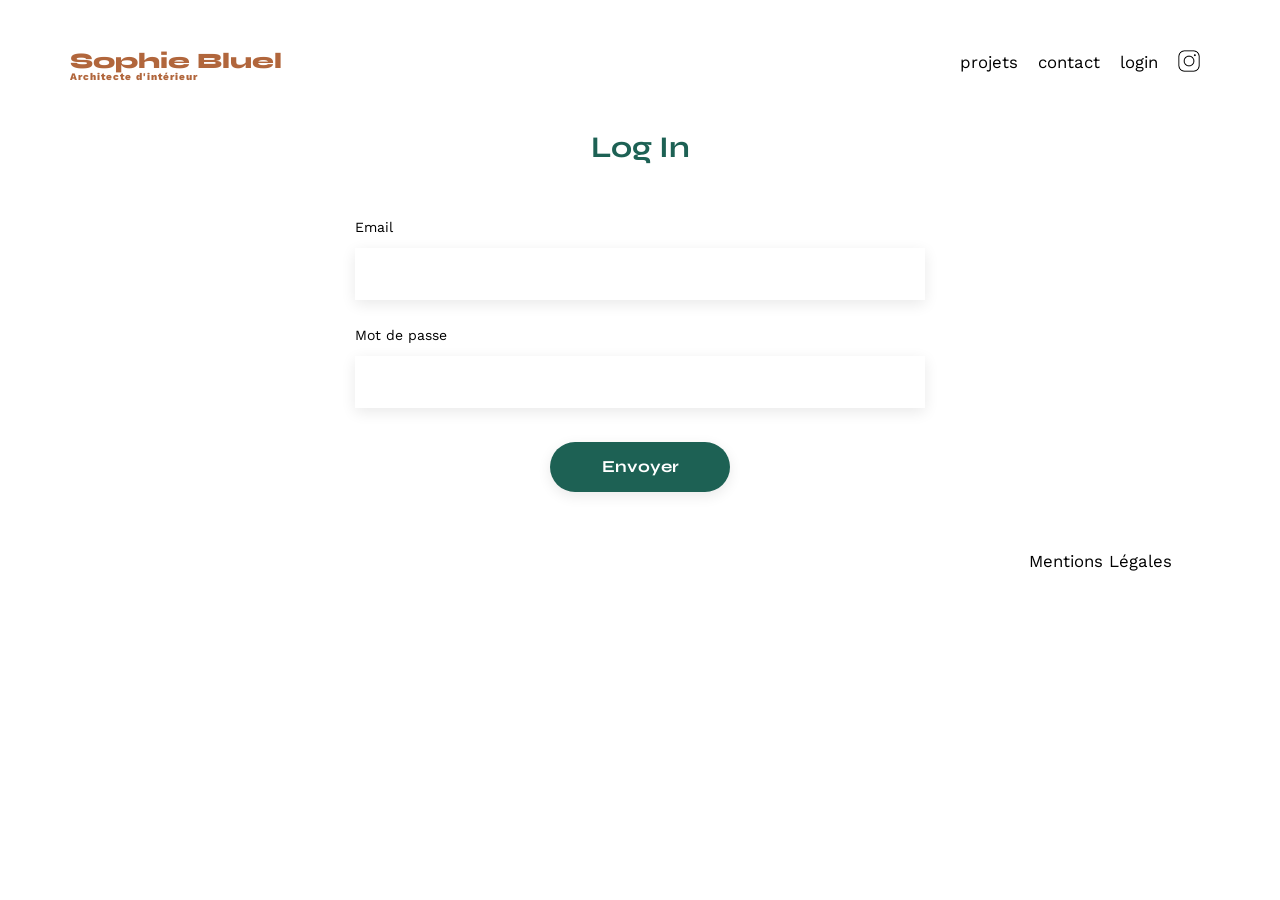
==== FrontEnd/login.html @ 04815d75 "création Page + JS login" ====
<!DOCTYPE html>
<html lang="fr">
<head>
	<meta charset="UTF-8">
	<title>Sophie Bluel - Architecte d'intérieur</title>
	<meta name="viewport" content="width=device-width, initial-scale=1.0">
	<link rel="preconnect" href="https://fonts.googleapis.com">
	<link rel="preconnect" href="https://fonts.gstatic.com" crossorigin>
	<link href="https://fonts.googleapis.com/css2?family=Syne:wght@700;800&family=Work+Sans&display=swap" rel="stylesheet">
	<meta name="description" content="">
	<link rel="stylesheet" href="./assets/style.css">
</head>
<body>
<header>
	<a href="./index.html"><h1>Sophie Bluel <span>Architecte d'intérieur</span></h1></a>
	<nav>
		<ul>
			<li><a href="./index.html#portfolio">projets</a></li>
			<li><a href="./index.html#contact">contact</a></li>
			<li id="linkLogin"><a href="./login.html">login</a></li>
			<li><img src="./assets/icons/instagram.png" alt="Instagram" href="https://www.instagram.com/"></li>
		</ul>
	</nav>
</header>
<main>
	<section id="login">		
		<h2>Log In</h2>
			<form action="#" method="post">				
				<label for="email">Email</label>
				<input type="email" name="email" id="email" required>
				<label for="password">Mot de passe</label>
				<input type="password" name="password" id="password" required>
				<input type="submit" value="Envoyer">
			</form>		
	</section>	
</main>
<footer>
	<nav>
		<ul>
			<li>Mentions Légales</li>
		</ul>
	</nav>
</footer>
<script type="module" src="./assets/JS/login.js"></script>
</body>
</html>
---- FrontEnd/assets/style.css ----
/* http://meyerweb.com/eric/tools/css/reset/
   v2.0 | 20110126
   License: none (public domain)
*/

html, body, div, span, applet, object, iframe,
h1, h2, h3, h4, h5, h6, p, blockquote, pre,
a, abbr, acronym, address, big, cite, code,
del, dfn, em, img, ins, kbd, q, s, samp,
small, strike, strong, sub, sup, tt, var,
b, u, i, center,
dl, dt, dd, ol, ul, li,
fieldset, form, label, legend,
table, caption, tbody, tfoot, thead, tr, th, td,
article, aside, canvas, details, embed,
figure, figcaption, footer, header, hgroup,
menu, nav, output, ruby, section, summary,
time, mark, audio, video {
	margin: 0;
	padding: 0;
	border: 0;
	font-size: 100%;
	font: inherit;
	vertical-align: baseline;
}
/* HTML5 display-role reset for older browsers */
article, aside, details, figcaption, figure,
footer, header, hgroup, menu, nav, section {
	display: block;
}
body {
	line-height: 1;
}
ol, ul {
	list-style: none;
}
blockquote, q {
	quotes: none;
}
blockquote:before, blockquote:after,
q:before, q:after {
	content: '';
	content: none;
}
table {
	border-collapse: collapse;
	border-spacing: 0;
}
a {
	color: inherit;
	text-decoration: inherit ;
}


/** end reset css**/
body {
	max-width: 1140px;
	margin:auto;
	font-family: 'Work Sans' ;
	font-size: 14px;
}
header {
	display: flex;
	justify-content: space-between;
	margin: 50px 0
}
section {
	margin: 50px 0
}



h1{
	display: flex;
	flex-direction: column;
	font-family: 'Syne';
	font-size: 22px;
	font-weight: 800;
	color: #B1663C
}

h1 > span {
	font-family: 'Work Sans';
	font-size:10px;
	letter-spacing: 0.1em;
;
}

h2{
	font-family: 'Syne';
	font-weight: 700;
	font-size: 30px;
	color: #1D6154
}
nav ul {
	display: flex;
	align-items: center;
	list-style-type: none;

}
nav li {
	padding: 0 10px;
	font-size: 1.2em;
}

nav img {
	height: 22px;
	width: 22px;
}

li:hover {
	color: #B1663C;
}

#introduction {
	display: flex;
	align-items: center;
}
#introduction figure {
	flex: 1
}
#introduction img {
	display: block;
	margin: auto;
	width: 80%;
}

#introduction article {
	flex: 1
}
#introduction h2 {
	margin-bottom: 1em;
}

#introduction p {
	margin-bottom: 0.5em;
}
#portfolio h2 {
	text-align: center;	
}

#portfolio .filter {
display: flex;
flex-direction: row;
justify-content: center;
align-items: center;
margin-top: 60px;
margin-bottom: 50px;
gap:10px;
}

#portfolio button {	
	font-family: 'Syne';
	font-weight: 700;
	color: #1D6154;
	background-color: white;	
	padding: 0.6em 1em;
	border: solid 1px #1D6154;	
	border-radius: 60px;
	text-align: center;	
}

#portfolio button:hover, button:active {
	color: white;
	background-color: #1D6154;	
}

.gallery {
	width: 100%;
	display: grid;
	grid-template-columns: 1fr 1fr 1fr;
	grid-column-gap: 20px;
	grid-row-gap: 20px;
}

.gallery img {
	width: 100%;

}

:is(#contact, #login) {
	width: 50%;
	margin: auto;
}
:is(#contact, #login) > * {
	text-align: center;

}
:is(#contact, #login) h2{
	margin-bottom: 20px;
}
:is(#contact, #login) form {
	text-align: left;
	margin-top:30px;
	display: flex;
	flex-direction: column;
}

:is(#contact, #login) input {
	height: 50px;
	font-size: 1.2em;
	border: none;
	box-shadow: 0px 4px 14px rgba(0, 0, 0, 0.09);
}
:is(#contact, #login) label {
	margin: 2em 0 1em 0;
}
#contact textarea {
	border: none;
	box-shadow: 0px 4px 14px rgba(0, 0, 0, 0.09);
}

input[type="submit"]{
	font-family: 'Syne';
	font-weight: 700;
	color: white;
	background-color: #1D6154;
	margin : 2em auto ;
	width: 180px;
	text-align: center;
	border-radius: 60px ;
}

footer nav ul {
	display: flex;
	justify-content: flex-end;
	margin: 2em
}
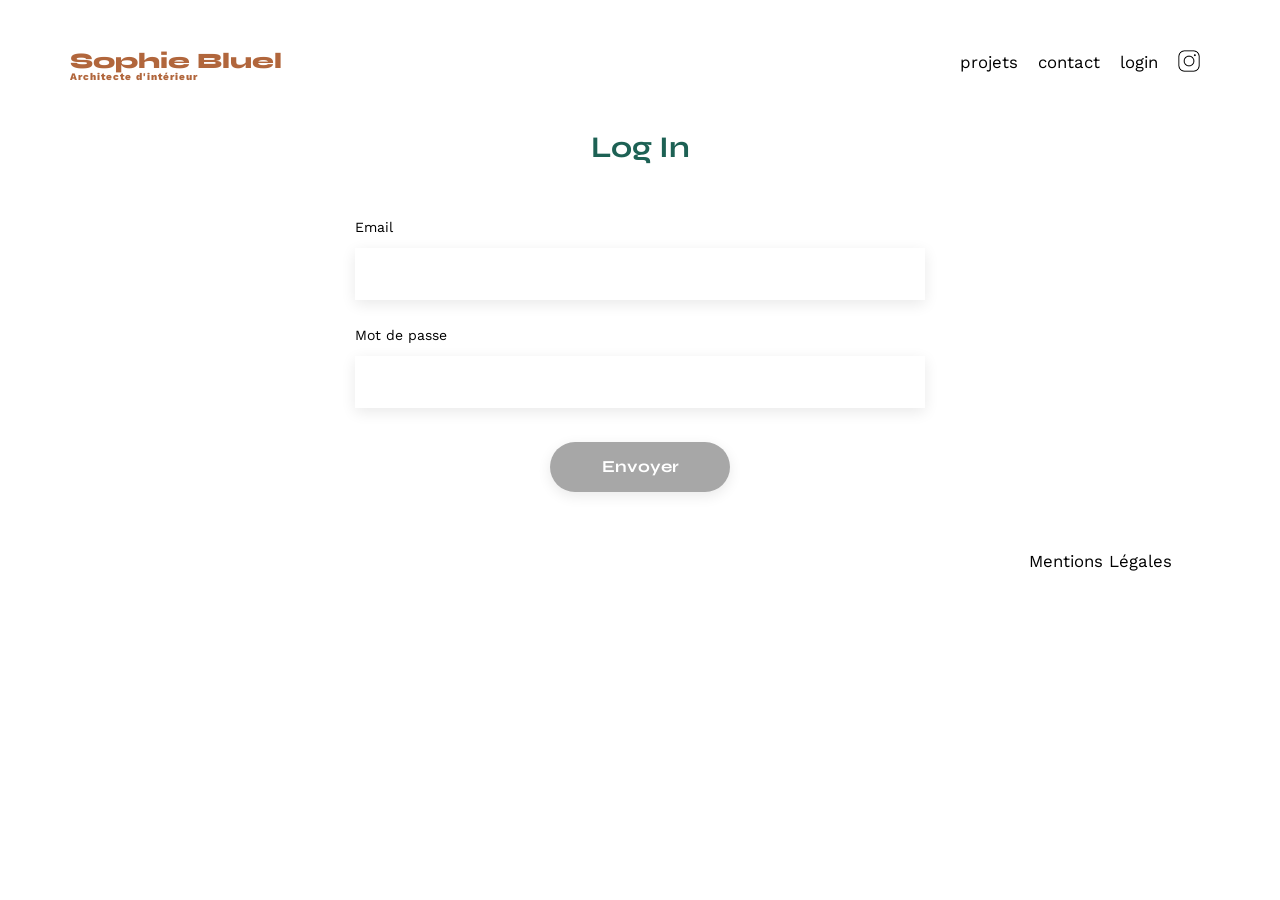
==== commit 9316a18e: "addwork, verif formulaire, css bouton" ====
--- a/FrontEnd/login.html
+++ b/FrontEnd/login.html
@@ -25,12 +25,13 @@
 <main>
 	<section id="login">		
 		<h2>Log In</h2>
-			<form action="#" method="post">				
-				<label for="email">Email</label>
-				<input type="email" name="email" id="email" required>
+			<form id="loginForm">							
+				<label for="email">Email<span id="spanEmail"></span></label>
+				<input type="email" name="email" id="email" autocomplete="email">
 				<label for="password">Mot de passe</label>
-				<input type="password" name="password" id="password" required>
-				<input type="submit" value="Envoyer">
+				<input type="password" name="password" id="password" autocomplete="current-password">
+				<p id="pValid"></p>
+				<input id="submit" type="submit" value="Envoyer">
 			</form>		
 	</section>	
 </main>
--- a/FrontEnd/assets/style.css
+++ b/FrontEnd/assets/style.css
@@ -101,6 +101,7 @@
 nav li {
 	padding: 0 10px;
 	font-size: 1.2em;
+	cursor: pointer;
 }
 
 nav img {
@@ -135,8 +136,237 @@
 #introduction p {
 	margin-bottom: 0.5em;
 }
-#portfolio h2 {
+#portfolio .title {
+	display: flex;
+	justify-content: center;
+	align-items: center;	
+	gap:20px;
+	margin-bottom: 60px;
+	
+}
+#portfolio .fa-style {
+	margin: 10px;
+}
+
+#portfolio .open-modal {
+	cursor: pointer;
+}
+
+#portfolio .modal-container {
+	display: none;
+	position: fixed;
+	top: 0;
+	left: 0;
+	height: 100vw;
+	width: 100vw;	
+}
+
+#portfolio .modal-container.active {
+	display: block;
+}
+
+#portfolio .overlay {
+	position: absolute;
+	width: 100%;
+	height: 100%;
+	background-color: rgba(0, 0, 0, 0.1);
+}
+
+#portfolio .modal {
+	width: 95%;
+	min-width: 300px;
+	max-width: 630px;
+	background: white;
+	border-radius: 10px;
+	position: absolute;
+	top:  25%;
+	left: 50%;
+	transform: translate(-50%, -50%);
+	display: flex;
+	flex-direction: column;
+	align-items: center;
+	justify-content: space-between;
+	gap:40px;
+	padding: 5% 0%;	
+	
+}
+
+#portfolio .close-modal {
+	position: absolute;
+	top: 25px;
+	right: 30px;
+	cursor: pointer;	
+}
+
+#portfolio .navLeftMod {
+	position: absolute;
+	top: 25px;
+	left: 30px;
+	cursor: pointer;
+}
+
+#portfolio h3 {
+	color: #000;
+	text-align: center;
+	font-family: "Work Sans";
+	font-size: 26px;
+	font-style: normal;
+	font-weight: 400;
+	line-height: normal;
+}
+
+#portfolio .gridImgModal {
+	width: 70%;
+	display: grid;
+	grid-template-columns: 1fr 1fr 1fr 1fr 1fr;
+	row-gap: 20px;
+	column-gap: 6px;	
+	border-bottom: 1px solid #B3B3B3;
+	padding-bottom: 5%;
+}
+#portfolio .imgBoxMod {
+	position: relative;
+	height: 104px;
+	width: 78px;
+}
+
+#portfolio .imgBoxMod img {
+	position: relative;
+	height: 100%;
+	width: 100%;
+}
+
+#portfolio .imgBoxMod .trash {
+	position: absolute;
+	top: 5px;
+	right: 5px;
+	padding: 10px 5px 10px 4px;
+	color:white;
+	background: #000;
+	cursor: pointer;
+}
+
+#portfolio .btnModal {
+	width: 40%;
+	font-family: 'Syne';
+	font-weight: 700;
+	color: white;
+	background-color: #1D6154;	
+	padding: 0.6em 1em;
+	border: solid 1px #1D6154;	
+	border-radius: 60px;
 	text-align: center;	
+	cursor: pointer;
+}
+
+#portfolio .formModal {
+	width: 70%;
+	display: flex;
+	flex-direction: column;
+	justify-content: space-between;	
+	align-items: left;
+	gap: 10px;
+	border-bottom: 1px solid #B3B3B3;
+	padding-bottom: 5%;
+}
+
+#portfolio .boxUpload {
+	width: 100%;	
+	background: #E8F1F6;
+	display: flex;
+	flex-direction: column;
+	justify-content: center;
+	align-items: center;
+	gap:10px;
+}
+
+#imgPreviewContainer {
+ display: none;
+}
+
+#imagePreview {
+	width: 129px;
+	height: 193px;
+}
+
+
+#portfolio .boxUpload .imgUpload {
+	margin-top: 20px;
+	color: #CBD6DC;
+	background: #E8F1F6;
+
+}
+#portfolio .boxUpload .labelUpload {
+	background: #CBD6DC;
+	color: #306685;
+	text-align: center;
+	font-family: "Work Sans";
+	font-size: 14px;
+	font-style: normal;
+	font-weight: 500;
+	line-height: normal;
+	padding: 0.5em 2em;
+	border: solid 1px #CBD6DC;	
+	border-radius: 60px;
+	text-align: center;	
+	cursor: pointer;
+}
+
+#portfolio .boxUpload p {
+	color: #444;
+	text-align: center;
+	font-family: "Work Sans";
+	font-size: 10px;
+	font-style: normal;
+	font-weight: 400;
+	line-height: normal;
+	margin-bottom: 20px;
+}
+#portfolio .boxUpload input[type=file] {
+ 	display: none;
+}
+
+#portfolio .formModal label {
+	color: #3D3D3D;
+	font-family: "Work Sans";
+	font-size: 14px;
+	font-style: normal;
+	font-weight: 500;
+	line-height: normal;			
+}
+
+#portfolio .formModal input, select {
+	width: 100%;
+	height: 50px;
+	border: none;
+	box-shadow: 0px 4px 14px rgba(0, 0, 0, 0.09);
+	color: #444;
+	font-family: "Work Sans";
+	font-size: 14px;
+	font-style: normal;
+	font-weight: 400;
+	line-height: normal;
+}
+
+
+
+#portfolio .btnModal2 {
+	width: 40%;
+	font-family: 'Syne';
+	font-weight: 700;
+	color: white;
+	background-color: #A7A7A7;	
+	padding: 0.6em 1em;
+	border: solid 1px #A7A7A7;	
+	border-radius: 60px;
+	text-align: center;	
+
+}
+
+#portfolio .btnModal2.active {
+	background-color: #1D6154;		
+	border: solid 1px #1D6154;	
+	cursor: pointer;
 }
 
 #portfolio .filter {
@@ -144,12 +374,11 @@
 flex-direction: row;
 justify-content: center;
 align-items: center;
-margin-top: 60px;
 margin-bottom: 50px;
 gap:10px;
 }
 
-#portfolio button {	
+#portfolio .btn-filter {	
 	font-family: 'Syne';
 	font-weight: 700;
 	color: #1D6154;
@@ -160,7 +389,12 @@
 	text-align: center;	
 }
 
-#portfolio button:hover, button:active {
+#portfolio .btn-filter:hover {
+	color: white;
+	background-color: #1D6154;	
+}
+
+#portfolio .btn-filter.btn-active {
 	color: white;
 	background-color: #1D6154;	
 }
@@ -221,6 +455,19 @@
 	border-radius: 60px ;
 }
 
+#login input[type="submit"] {
+	background-color: #A7A7A7;
+	
+}
+#login input[type="submit"].active {
+	background-color: #1D6154;
+	cursor: pointer;
+	
+}
+:is(#spanEmail, #pValid) {
+	color: #B1663C;
+}
+
 footer nav ul {
 	display: flex;
 	justify-content: flex-end;
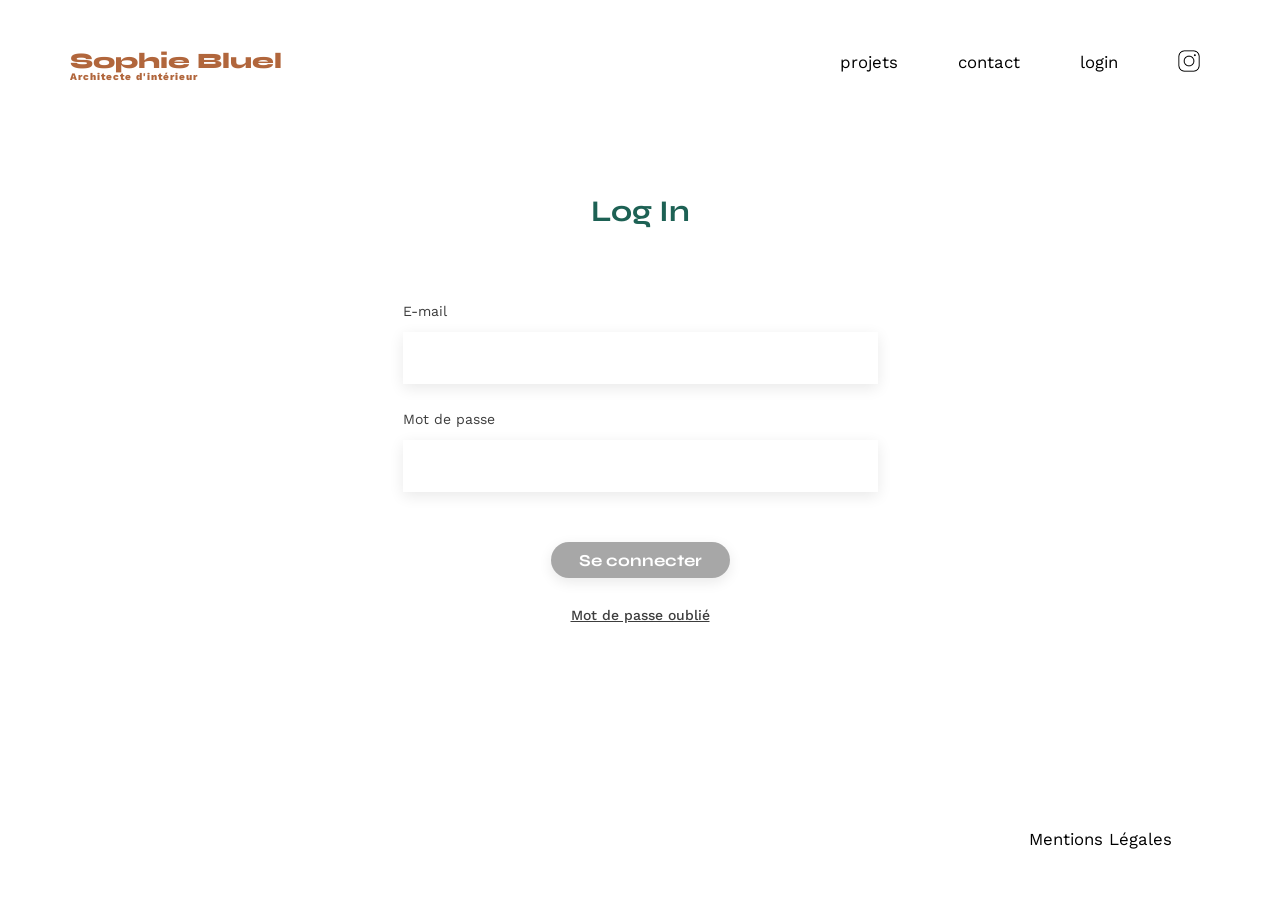
==== commit 539c5426: "message login + css" ====
--- a/FrontEnd/login.html
+++ b/FrontEnd/login.html
@@ -26,13 +26,14 @@
 	<section id="login">		
 		<h2>Log In</h2>
 			<form id="loginForm">							
-				<label for="email">Email<span id="spanEmail"></span></label>
+				<label for="email">E-mail<span id="spanEmail"></span></label>
 				<input type="email" name="email" id="email" autocomplete="email">
 				<label for="password">Mot de passe</label>
 				<input type="password" name="password" id="password" autocomplete="current-password">
 				<p id="pValid"></p>
-				<input id="submit" type="submit" value="Envoyer">
-			</form>		
+				<input id="submit" type="submit" value="Se connecter">
+			</form>
+			<a href="">Mot de passe oublié</a>	
 	</section>	
 </main>
 <footer>
--- a/FrontEnd/assets/style.css
+++ b/FrontEnd/assets/style.css
@@ -60,9 +60,12 @@
 	font-size: 14px;
 }
 header {
-	display: flex;
+	display: flex;	
 	justify-content: space-between;
-	margin: 50px 0
+	margin: 50px 0;	
+}
+main {
+	margin : auto 95px;
 }
 section {
 	margin: 50px 0
@@ -96,6 +99,7 @@
 	display: flex;
 	align-items: center;
 	list-style-type: none;
+	gap:40px;
 
 }
 nav li {
@@ -104,6 +108,7 @@
 	cursor: pointer;
 }
 
+
 nav img {
 	height: 22px;
 	width: 22px;
@@ -114,20 +119,22 @@
 }
 
 #introduction {
+	margin: 139px auto;
 	display: flex;
 	align-items: center;
+	gap: 70px;
 }
 #introduction figure {
-	flex: 1
+	flex: 1;
 }
 #introduction img {
 	display: block;
 	margin: auto;
-	width: 80%;
+	width: 100%;
 }
 
 #introduction article {
-	flex: 1
+	flex: 1;
 }
 #introduction h2 {
 	margin-bottom: 1em;
@@ -186,8 +193,9 @@
 	flex-direction: column;
 	align-items: center;
 	justify-content: space-between;
-	gap:40px;
-	padding: 5% 0%;	
+	gap:20px;
+	padding-top: 60px;	
+	padding-bottom: 45px;	
 	
 }
 
@@ -213,6 +221,7 @@
 	font-style: normal;
 	font-weight: 400;
 	line-height: normal;
+	margin-bottom: 20px;
 }
 
 #portfolio .gridImgModal {
@@ -222,7 +231,7 @@
 	row-gap: 20px;
 	column-gap: 6px;	
 	border-bottom: 1px solid #B3B3B3;
-	padding-bottom: 5%;
+	padding-bottom: 65px;
 }
 #portfolio .imgBoxMod {
 	position: relative;
@@ -240,7 +249,7 @@
 	position: absolute;
 	top: 5px;
 	right: 5px;
-	padding: 10px 5px 10px 4px;
+	padding: 9px 5px 10px 4px;
 	color:white;
 	background: #000;
 	cursor: pointer;
@@ -257,6 +266,7 @@
 	border-radius: 60px;
 	text-align: center;	
 	cursor: pointer;
+	margin-top: 20px;
 }
 
 #portfolio .formModal {
@@ -348,8 +358,6 @@
 	line-height: normal;
 }
 
-
-
 #portfolio .btnModal2 {
 	width: 40%;
 	font-family: 'Syne';
@@ -374,7 +382,7 @@
 flex-direction: row;
 justify-content: center;
 align-items: center;
-margin-bottom: 50px;
+margin-bottom: 30px;
 gap:10px;
 }
 
@@ -401,6 +409,7 @@
 
 .gallery {
 	width: 100%;
+	padding-top: 20px;
 	display: grid;
 	grid-template-columns: 1fr 1fr 1fr;
 	grid-column-gap: 20px;
@@ -410,6 +419,11 @@
 .gallery img {
 	width: 100%;
 
+}
+
+.gallery figcaption {
+	font-size: 13px;
+	color: #3D3D3D;
 }
 
 :is(#contact, #login) {
@@ -438,26 +452,36 @@
 }
 :is(#contact, #login) label {
 	margin: 2em 0 1em 0;
+	color:#3D3D3D;
 }
 #contact textarea {
 	border: none;
 	box-shadow: 0px 4px 14px rgba(0, 0, 0, 0.09);
 }
 
-input[type="submit"]{
+:is(#contact, #login) input[type="submit"]{
+	height: 36px;
+	width: 179px;
 	font-family: 'Syne';
 	font-weight: 700;
 	color: white;
 	background-color: #1D6154;
-	margin : 2em auto ;
-	width: 180px;
+	margin : 1.8em auto ;	
 	text-align: center;
 	border-radius: 60px ;
+	cursor: pointer;
+}
+
+#login {
+	display: flex;
+	flex-direction: column;
+	margin-top: 12%;
+	margin-bottom: 22%;
 }
 
 #login input[type="submit"] {
 	background-color: #A7A7A7;
-	
+	cursor: default;
 }
 #login input[type="submit"].active {
 	background-color: #1D6154;
@@ -468,8 +492,22 @@
 	color: #B1663C;
 }
 
+#pValid {
+	text-align: center;
+	margin-top: 20px;
+}
+#login a{
+	color: #3D3D3D;
+	font-family: "Work Sans";
+	font-size: 14px;
+	font-style: normal;
+	font-weight: 500;
+	text-decoration: underline;
+	
+}
+
 footer nav ul {
-	display: flex;
+	display: flex;	
 	justify-content: flex-end;
 	margin: 2em
 }
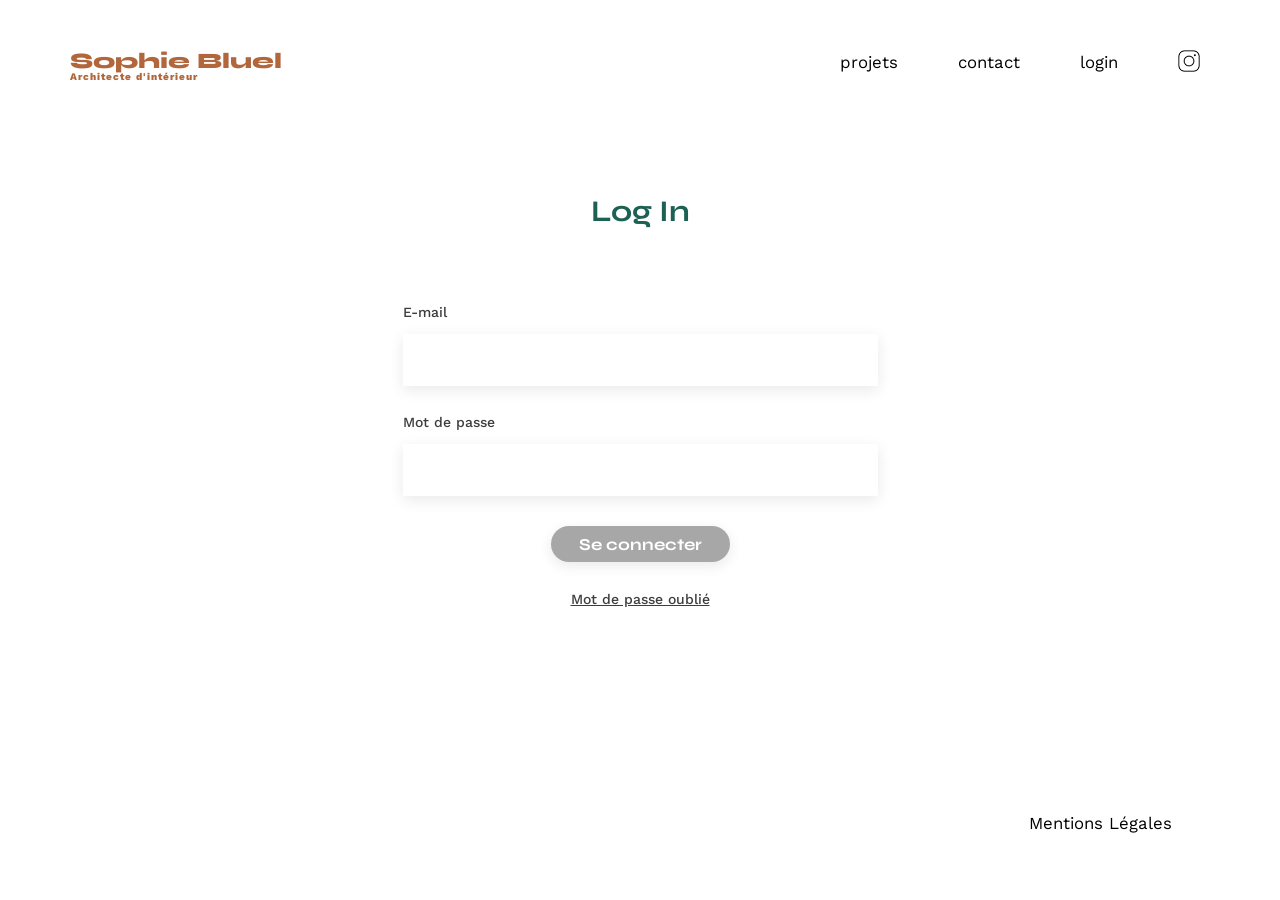
==== commit 9592bd65: "Css msg erreur" ====
--- a/FrontEnd/login.html
+++ b/FrontEnd/login.html
@@ -30,7 +30,7 @@
 				<input type="email" name="email" id="email" autocomplete="email">
 				<label for="password">Mot de passe</label>
 				<input type="password" name="password" id="password" autocomplete="current-password">
-				<p id="pValid"></p>
+				<p id="msgLogin"></p>
 				<input id="submit" type="submit" value="Se connecter">
 			</form>
 			<a href="">Mot de passe oublié</a>	
--- a/FrontEnd/assets/style.css
+++ b/FrontEnd/assets/style.css
@@ -254,6 +254,16 @@
 	background: #000;
 	cursor: pointer;
 }
+#msgDel {
+	color: #B1663C;
+	font-family: "Work Sans";
+	font-size: 14px;
+	font-style: normal;
+	font-weight: 500;
+}
+#msgDel.valid {
+	color: #1D6154;
+}
 
 #portfolio .btnModal {
 	width: 40%;
@@ -277,7 +287,7 @@
 	align-items: left;
 	gap: 10px;
 	border-bottom: 1px solid #B3B3B3;
-	padding-bottom: 5%;
+	padding-bottom: 45px;
 }
 
 #portfolio .boxUpload {
@@ -342,7 +352,8 @@
 	font-size: 14px;
 	font-style: normal;
 	font-weight: 500;
-	line-height: normal;			
+	line-height: normal;
+	margin-top: 10px;			
 }
 
 #portfolio .formModal input, select {
@@ -350,12 +361,23 @@
 	height: 50px;
 	border: none;
 	box-shadow: 0px 4px 14px rgba(0, 0, 0, 0.09);
-	color: #444;
+	color: #444444;
 	font-family: "Work Sans";
 	font-size: 14px;
 	font-style: normal;
 	font-weight: 400;
 	line-height: normal;
+}
+
+#msgAddForm {
+	color: #B1663C;
+	font-family: "Work Sans";
+	font-size: 14px;
+	font-style: normal;
+	font-weight: 500;
+}
+#portfolio .valid {
+	color: #1D6154;
 }
 
 #portfolio .btnModal2 {
@@ -452,7 +474,12 @@
 }
 :is(#contact, #login) label {
 	margin: 2em 0 1em 0;
-	color:#3D3D3D;
+	color: #3D3D3D;
+	font-family: "Work Sans";
+	font-size: 14px;
+	font-style: normal;
+	font-weight: 500;
+	line-height: normal;
 }
 #contact textarea {
 	border: none;
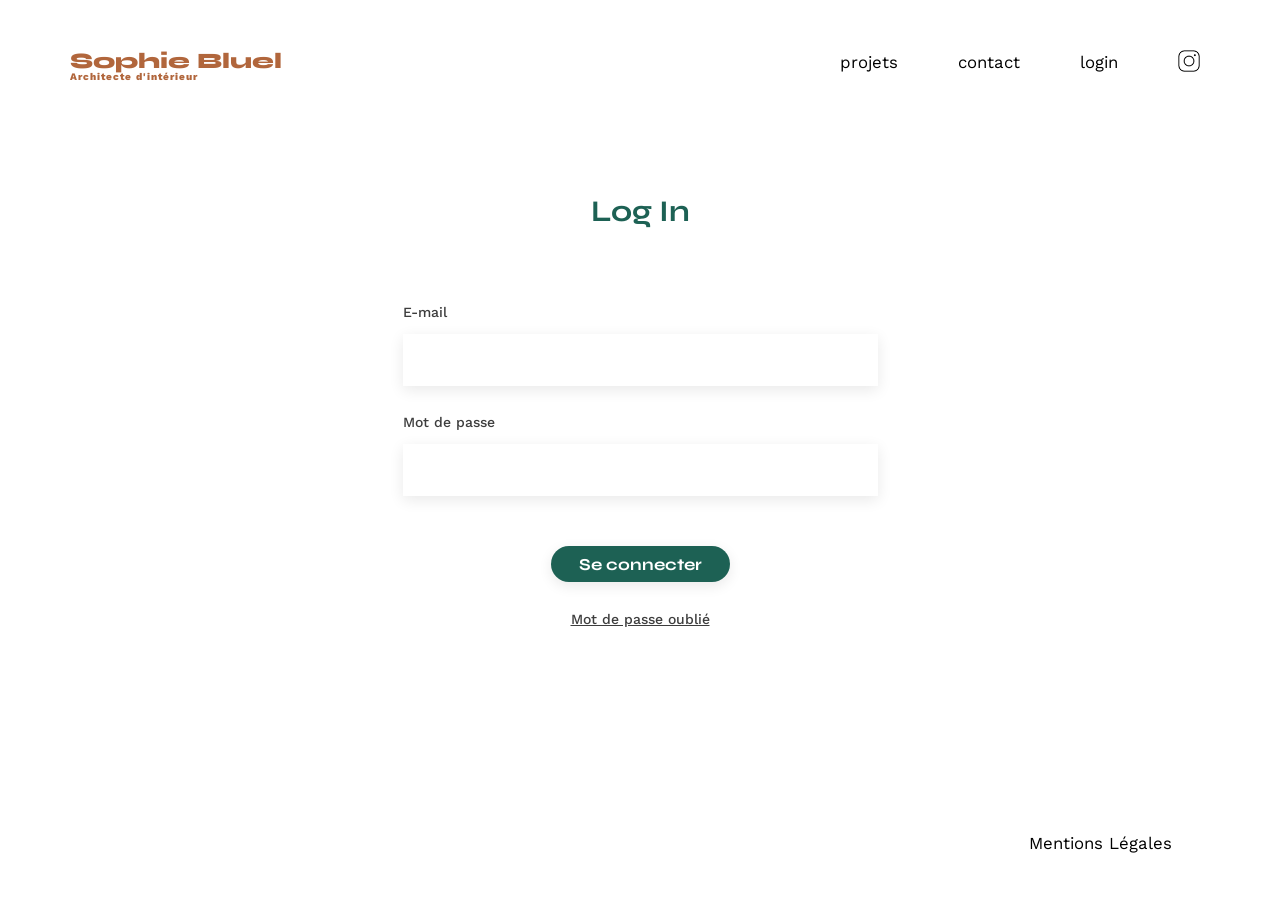
==== commit c0813c49: "modif messages alertes" ====
--- a/FrontEnd/login.html
+++ b/FrontEnd/login.html
@@ -44,5 +44,6 @@
 	</nav>
 </footer>
 <script type="module" src="./assets/JS/login.js"></script>
+<script type="module" src="./assets/JS/utils.js"></script>
 </body>
 </html>
--- a/FrontEnd/assets/style.css
+++ b/FrontEnd/assets/style.css
@@ -254,15 +254,12 @@
 	background: #000;
 	cursor: pointer;
 }
-#msgDel {
+:is(#msgDel, #msgAddForm) {
 	color: #B1663C;
 	font-family: "Work Sans";
 	font-size: 14px;
 	font-style: normal;
 	font-weight: 500;
-}
-#msgDel.valid {
-	color: #1D6154;
 }
 
 #portfolio .btnModal {
@@ -369,16 +366,6 @@
 	line-height: normal;
 }
 
-#msgAddForm {
-	color: #B1663C;
-	font-family: "Work Sans";
-	font-size: 14px;
-	font-style: normal;
-	font-weight: 500;
-}
-#portfolio .valid {
-	color: #1D6154;
-}
 
 #portfolio .btnModal2 {
 	width: 40%;
@@ -507,19 +494,15 @@
 }
 
 #login input[type="submit"] {
-	background-color: #A7A7A7;
-	cursor: default;
-}
-#login input[type="submit"].active {
 	background-color: #1D6154;
 	cursor: pointer;
-	
-}
-:is(#spanEmail, #pValid) {
+}
+
+:is(#spanEmail, #msgLogin) {
 	color: #B1663C;
 }
 
-#pValid {
+#msgLogin {
 	text-align: center;
 	margin-top: 20px;
 }
